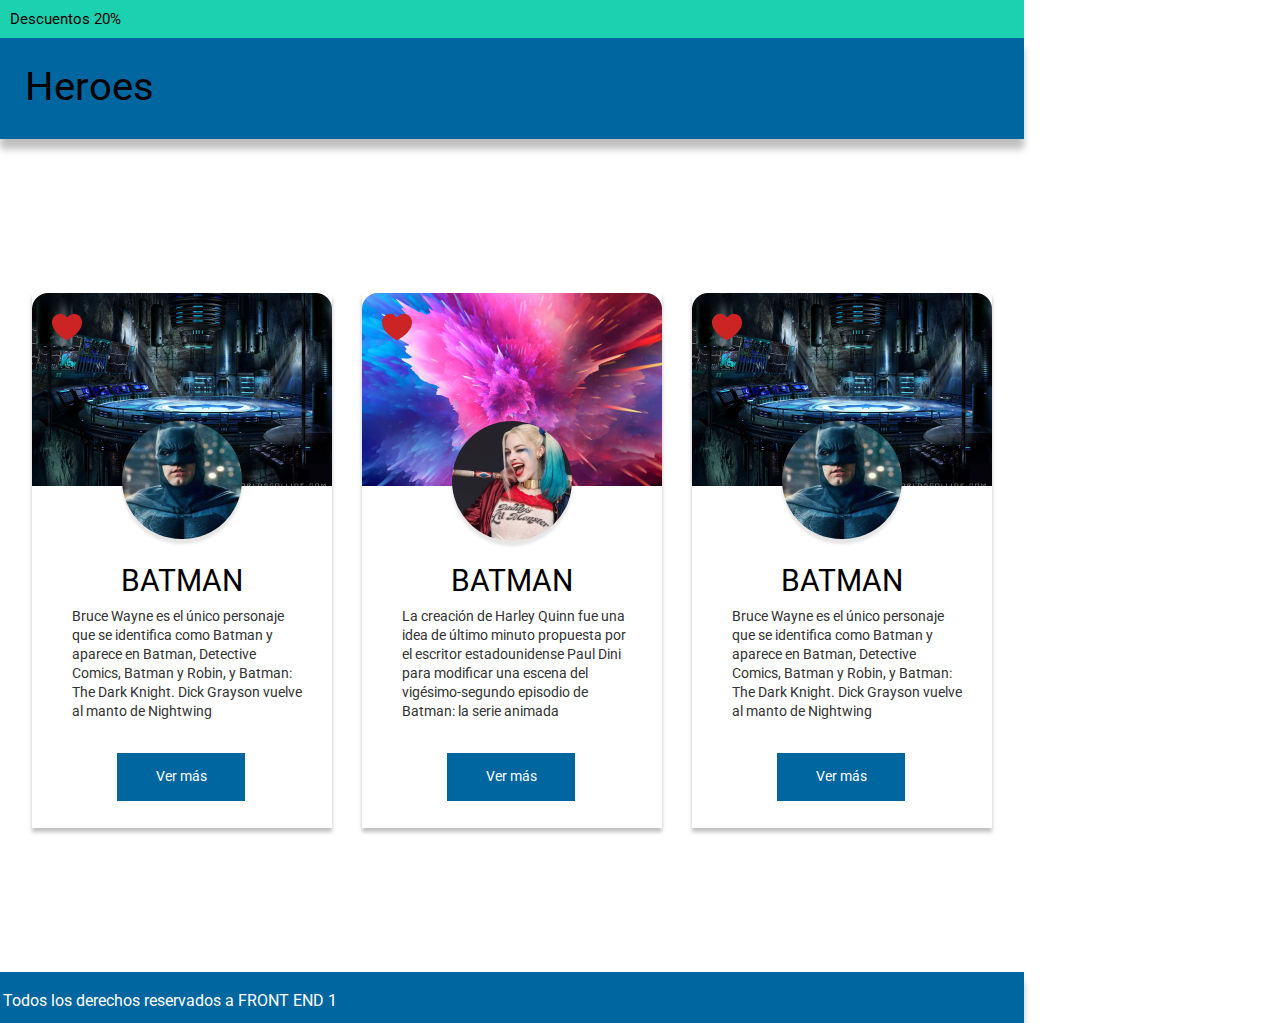
==== Clase 10/index.html @ eae8d339 "Clase 10 - Heroes" ====
<!DOCTYPE html>
<html lang="en">
<head>
    <meta charset="UTF-8">
    <meta http-equiv="X-UA-Compatible" content="IE=edge">
    <meta name="viewport" content="width=device-width, initial-scale=1.0">
    <link href="./css/styles.css" rel="stylesheet">
    <title>Heroes</title>
</head>
<body>
    <header>
        <p>Descuentos 20%</p>
        <h1>Heroes</h1>
    </header>
    <main>
        <section class="batman">
            <div class="fondo"></div>
            <img class ="corazon" src="./img/corazon.png"> 
            <img class ="foto" src="./img/fotoBatman.png"> 
            <h3>Batman</h3>
            <p>Bruce Wayne es el único personaje que se identifica como Batman y aparece en Batman, Detective Comics, Batman y Robin, y Batman: The Dark Knight. Dick Grayson vuelve al manto de Nightwing</p>
            <span>Ver más</span>
        </section>

        <section class="harley">
            <div class="fondoHarley"></div>
            <img class ="corazon" src="./img/corazon.png"> 
            <img class ="foto" src="./img/fotoHarley.png"> 
            <h3>Batman</h3>
            <p>La creación de Harley Quinn fue una idea de último minuto propuesta por el escritor estadounidense Paul Dini para modificar una escena del vigésimo-segundo episodio de Batman: la serie animada</p>
            <span>Ver más</span>
        </section>

        <section class="batman2">
            <div class="fondoBatman2"></div>
            <img class ="corazon" src="./img/corazon.png"> 
            <img class ="foto" src="./img/fotoBatman.png"> 
            <h3>Batman</h3>
            <p>Bruce Wayne es el único personaje que se identifica como Batman y aparece en Batman, Detective Comics, Batman y Robin, y Batman: The Dark Knight. Dick Grayson vuelve al manto de Nightwing</p>
            <span>Ver más</span>
        </section>

    </main>
    <footer>
        <p>Todos los derechos reservados a FRONT END 1</p>
    </footer>
    
</body>
</html>
---- Clase 10/css/styles.css ----
@import url('https://fonts.googleapis.com/css2?family=Roboto&display=swap');

header p{    
  
    /* Dimensiones */     
    position: absolute;
    box-sizing: border-box;
    width: 1024px;
    height: 38px;
    left: 0px;
    top: 0px;
    margin:0;    

    /* Apariencia */
    background-color: #1CD1B0;
    border: solid 10px #1CD1B0; 

    /* Letra */
    font-size: 15px;
    font-family: Roboto, sans-serif;     
}

header h1{

    /* Dimensiones */  
    position: absolute;
    box-sizing: border-box;
    width: 1024px;
    height: 101px;
    left: 0px;
    top: 38px;
    margin:0;     

    /* Apariencia */    
    background-color: #00669F;
    border: solid 25px  #00669F;
    box-shadow: 0px 10px 7px rgba(0, 0, 0, 0.25);

    /* Letra */
    font-size: 40px;
    font-family: Roboto, sans-serif;
    font-weight: normal;
    
}


section p{
    position: absolute;
    width: 267px;
    height: 113px;
    left: 48px;
    top: 604px;
    
    font-family: Roboto;
    font-weight: normal;
    font-size: 16px;
    line-height: 19px;
    
    color: #333333;    
}

.fondoHarley{
    z-index:9;
    position: relative;
    background-color: #213453;
    width: 300px;
    height: 193px;


    background-image: url("../img/harleyFondo.png"); 
    border-radius: 16px 16px 0px 0px;
}

.fondo{
    z-index:9;
    position: relative;
    background-color: #213453;
    width: 300px;
    height: 193px;
    background-image: url("../img/batmanFondo.png"); 
    border-radius: 16px 16px 0px 0px;
}

.fondoBatman2{
    z-index:9;
    position: relative;
    background-color: #213453;
    width: 300px;
    height: 193px;
    background-image: url("../img/batmanFondo.png"); 
    border-radius: 16px 16px 0px 0px;
}

.corazon{
    z-index: 10;
    position: absolute;
    left: 20px;
    top: 20px;
}

.batman{
    position: absolute;
    width: 300px;
    height: 535px;
    left: 32px;
    top: 293px; 
    box-shadow: 0px 4px 4px rgba(0, 0, 0, 0.25); 
}

.harley{
    position: absolute;
    width: 300px;
    height: 535px;
    left: 362px;
    top: 293px; 
    box-shadow: 0px 4px 4px rgba(0, 0, 0, 0.25); 
}

.batman2{
    position: absolute;
    width: 300px;
    height: 535px;
    left: 692px;
    top: 293px; 
    box-shadow: 0px 4px 4px rgba(0, 0, 0, 0.25); 
}

.foto{
    z-index: 9;
    position: absolute;
    left: 90px;
    top: 128px;
    border-radius: 60px 60px 60px 60px;
    box-shadow: 0px 5px 3px rgba(0, 0, 0, 0.1);
}

h3{
    z-index: 8;
    position: absolute;
    font-family: Roboto;
    font-weight: normal;
    font-size: 30px;
    line-height: 35px;
    left: 89px;
    top: 240px;
    text-align: center;   
    text-transform: uppercase;
}

section p{    
    z-index: 8;
    box-sizing: border-box;    
    position: absolute;
    width: 235px;
    height: 113px;
    font-family: Roboto;
    font-weight: normal;
    font-size: 14px;
    line-height: 19px;
    left: 40px;
    top: 300px;
    text-align: left;   
}

section span{
    z-index: 8;
    box-sizing: border-box;    
    position: absolute;
    width: 128px;
    height: 48px;
    font-family: Roboto;
    font-weight: normal;
    font-size: 14px;
    line-height: 19px;
    left: 85px;
    top: 460px;
    text-align: center;    
    background-color: #00669F;
    color:white;
    border: solid 14px #00669F 
}

footer{
    /* Dimensiones */  
    position: absolute;
    box-sizing: border-box;
    width: 1024px;
    height: 51px;
    left: 0px;
    top: 972px;
    margin:0;     

    /* Apariencia */    
    background-color: #00669F;
    border: solid 3px  #00669F;
    box-shadow: 0px 10px 7px rgba(0, 0, 0, 0.25);

    /* Letra */
    font-size: 16px;
    font-family: Roboto, sans-serif;
    font-weight: normal; 
    color:white
}
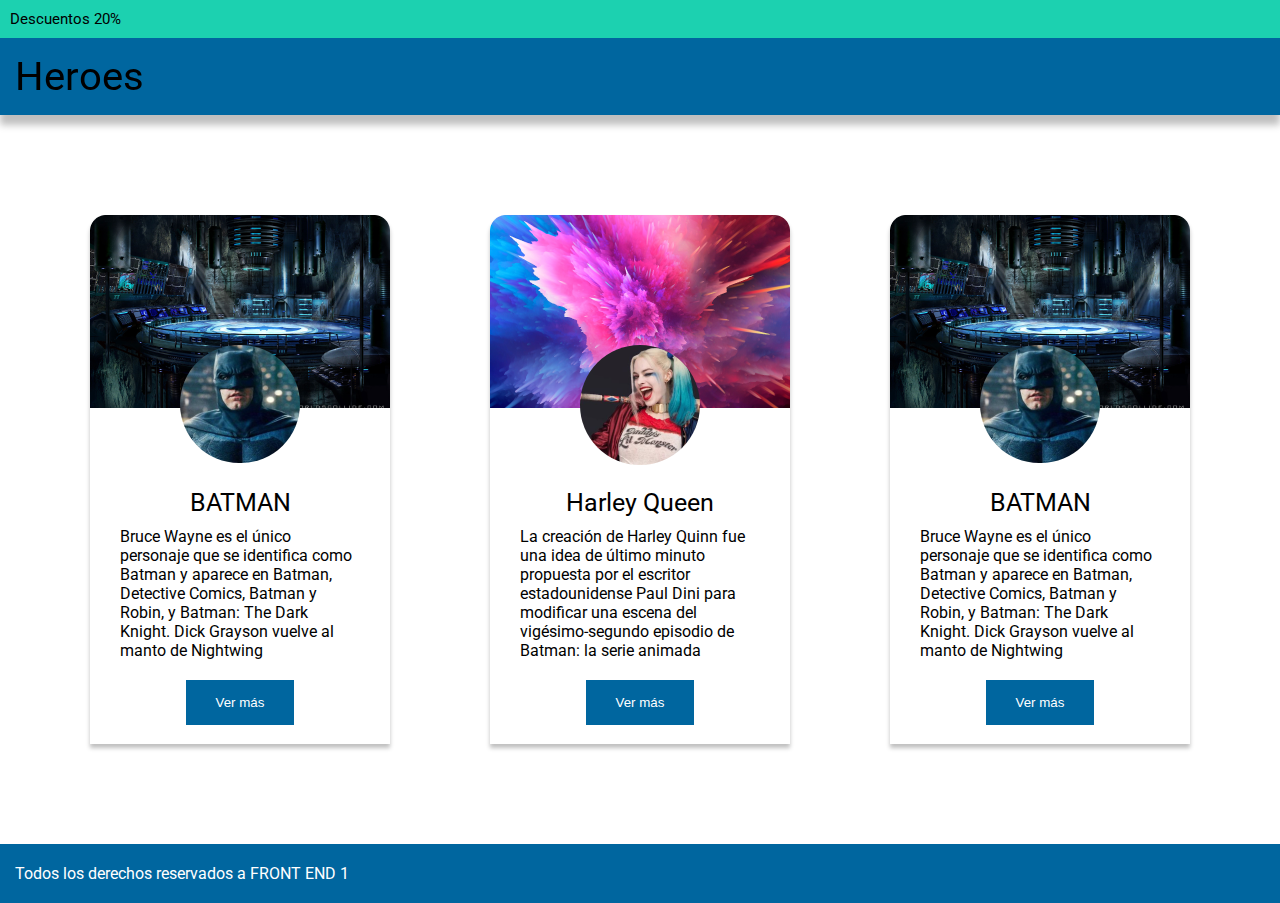
==== commit 451b2783: "Clase 10 - Heroes Mejorado" ====
--- a/Clase 10/index.html
+++ b/Clase 10/index.html
@@ -1,43 +1,47 @@
 <!DOCTYPE html>
-<html lang="en">
+<html lang="es">
 <head>
     <meta charset="UTF-8">
     <meta http-equiv="X-UA-Compatible" content="IE=edge">
     <meta name="viewport" content="width=device-width, initial-scale=1.0">
+    <link rel="stylesheet" href="https://use.fontawesome.com/releases/v5.15.4/css/all.css" integrity="sha384-DyZ88mC6Up2uqS4h/KRgHuoeGwBcD4Ng9SiP4dIRy0EXTlnuz47vAwmeGwVChigm" crossorigin="anonymous">
     <link href="./css/styles.css" rel="stylesheet">
     <title>Heroes</title>
 </head>
 <body>
     <header>
-        <p>Descuentos 20%</p>
-        <h1>Heroes</h1>
+        <p class="descuentos">Descuentos 20%</p>        
     </header>
+    <h1 class="heroes">Heroes</h1>
     <main>
-        <section class="batman">
-            <div class="fondo"></div>
-            <img class ="corazon" src="./img/corazon.png"> 
-            <img class ="foto" src="./img/fotoBatman.png"> 
-            <h3>Batman</h3>
-            <p>Bruce Wayne es el único personaje que se identifica como Batman y aparece en Batman, Detective Comics, Batman y Robin, y Batman: The Dark Knight. Dick Grayson vuelve al manto de Nightwing</p>
-            <span>Ver más</span>
+        <section>
+            <div class="imagenes fondoBatman">
+                <i class="fas fa-heart corazon"></i>
+                <img class ="foto" src="./img/fotoBatman.png"> 
+            </div>            
+            <h3 class="nombre-heroe">BATMAN</h3>
+            <p class="descripcion">Bruce Wayne es el único personaje que se identifica como Batman y aparece en Batman, Detective Comics, Batman y Robin, y Batman: The Dark Knight. Dick Grayson vuelve al manto de Nightwing</p>
+            <button>Ver más</button>
         </section>
 
-        <section class="harley">
-            <div class="fondoHarley"></div>
-            <img class ="corazon" src="./img/corazon.png"> 
-            <img class ="foto" src="./img/fotoHarley.png"> 
-            <h3>Batman</h3>
-            <p>La creación de Harley Quinn fue una idea de último minuto propuesta por el escritor estadounidense Paul Dini para modificar una escena del vigésimo-segundo episodio de Batman: la serie animada</p>
-            <span>Ver más</span>
+        <section>
+            <div class="imagenes fondoHarley">
+                <i class="fas fa-heart corazon"></i>
+                <img class ="foto" src="./img/fotoHarley.png"> 
+            </div>            
+            <h3 class="nombre-heroe">Harley Queen</h3>
+            <p class="descripcion">La creación de Harley Quinn fue una idea de último minuto propuesta por el escritor estadounidense Paul Dini para modificar una escena del vigésimo-segundo episodio de Batman: la serie animada</p>
+            <button>Ver más</button>
         </section>
 
-        <section class="batman2">
-            <div class="fondoBatman2"></div>
-            <img class ="corazon" src="./img/corazon.png"> 
-            <img class ="foto" src="./img/fotoBatman.png"> 
-            <h3>Batman</h3>
-            <p>Bruce Wayne es el único personaje que se identifica como Batman y aparece en Batman, Detective Comics, Batman y Robin, y Batman: The Dark Knight. Dick Grayson vuelve al manto de Nightwing</p>
-            <span>Ver más</span>
+        <section>
+            <div class="imagenes fondoBatman">
+                <i class="fas fa-heart corazon"></i>
+                <img class ="foto" src="./img/fotoBatman.png"> 
+            </div>            
+            <h3 class="nombre-heroe">BATMAN</h3>
+            <p class="descripcion">Bruce Wayne es el único personaje que se identifica como Batman y aparece en Batman, Detective Comics, Batman y Robin, y Batman: The Dark Knight. Dick Grayson vuelve al manto de Nightwing</p>
+            <button>Ver más</button>
         </section>
 
     </main>
--- a/Clase 10/css/styles.css
+++ b/Clase 10/css/styles.css
@@ -1,205 +1,107 @@
 
-
+/* Fuente Roboto de Google Fonts */
 @import url('https://fonts.googleapis.com/css2?family=Roboto&display=swap');
 
-header p{    
-  
-    /* Dimensiones */     
-    position: absolute;
-    box-sizing: border-box;
-    width: 1024px;
-    height: 38px;
-    left: 0px;
-    top: 0px;
-    margin:0;    
+*{
+    margin:0
+}
+.descuentos{
+    background-color:#1CD1B0;
+    font-family: Roboto, sans-serif;
+    font-size: 15px;
+    padding:10px
 
-    /* Apariencia */
-    background-color: #1CD1B0;
-    border: solid 10px #1CD1B0; 
-
-    /* Letra */
-    font-size: 15px;
-    font-family: Roboto, sans-serif;     
 }
 
-header h1{
+.heroes{
+    background-color:#00669F;
+    font-family: Roboto, sans-serif;
+    font-size: 40px;
+    font-weight: 400;
+    padding: 15px;
+    box-shadow: 0px 10px 7px rgba(0, 0, 0, 0.25);
+    position:sticky;
+    top:0px;
+    z-index:1;
+}
 
-    /* Dimensiones */  
-    position: absolute;
-    box-sizing: border-box;
-    width: 1024px;
-    height: 101px;
-    left: 0px;
-    top: 38px;
-    margin:0;     
+main{
+    display: flex;
+    justify-content: space-evenly;
+    flex-wrap:wrap;
+}
 
-    /* Apariencia */    
-    background-color: #00669F;
-    border: solid 25px  #00669F;
-    box-shadow: 0px 10px 7px rgba(0, 0, 0, 0.25);
-
-    /* Letra */
-    font-size: 40px;
+section{
+    border-radius: 16px 16px 0px 0px;
+    width: 300px;
+    height: 529px;
+    margin: 100px 10px ;
     font-family: Roboto, sans-serif;
-    font-weight: normal;
+    text-align:center;
+    box-shadow: 0px 4px 4px rgba(0, 0, 0, 0.25);
     
 }
 
+.imagenes{
+    position:relative;
+    text-align:center;  
+    display:flex;
+    justify-content:center;  
+    width: 300px;
+    height: 193px;
+    
+}
 
-section p{
-    position: absolute;
-    width: 267px;
-    height: 113px;
-    left: 48px;
-    top: 604px;
-    
-    font-family: Roboto;
-    font-weight: normal;
-    font-size: 16px;
-    line-height: 19px;
-    
-    color: #333333;    
+.fondoBatman{
+    background-image: url("../img/batmanFondo.png");
 }
 
 .fondoHarley{
-    z-index:9;
-    position: relative;
-    background-color: #213453;
-    width: 300px;
-    height: 193px;
-
-
-    background-image: url("../img/harleyFondo.png"); 
-    border-radius: 16px 16px 0px 0px;
-}
-
-.fondo{
-    z-index:9;
-    position: relative;
-    background-color: #213453;
-    width: 300px;
-    height: 193px;
-    background-image: url("../img/batmanFondo.png"); 
-    border-radius: 16px 16px 0px 0px;
-}
-
-.fondoBatman2{
-    z-index:9;
-    position: relative;
-    background-color: #213453;
-    width: 300px;
-    height: 193px;
-    background-image: url("../img/batmanFondo.png"); 
-    border-radius: 16px 16px 0px 0px;
+    background-image: url("../img/harleyFondo.png");
 }
 
 .corazon{
-    z-index: 10;
-    position: absolute;
-    left: 20px;
-    top: 20px;
+    position:absolute;
+    top:20px;
+    left:20px;
+    color:#CC2424;
+    font-size: 25px;  
 }
 
-.batman{
-    position: absolute;
-    width: 300px;
-    height: 535px;
-    left: 32px;
-    top: 293px; 
-    box-shadow: 0px 4px 4px rgba(0, 0, 0, 0.25); 
+.nombre-heroe{    
+    font-size:25px;
+    text-align:center;
+    font-weight: 400;
+    margin-top:80px;
 }
 
-.harley{
-    position: absolute;
-    width: 300px;
-    height: 535px;
-    left: 362px;
-    top: 293px; 
-    box-shadow: 0px 4px 4px rgba(0, 0, 0, 0.25); 
+.descripcion{    
+    font-size:16px;
+    text-align: left; 
+    padding: 10px 30px;       
 }
 
-.batman2{
-    position: absolute;
-    width: 300px;
-    height: 535px;
-    left: 692px;
-    top: 293px; 
-    box-shadow: 0px 4px 4px rgba(0, 0, 0, 0.25); 
+.foto{    
+    border-radius: 60px 60px 60px 60px;
+    position:absolute;
+    top:130px;
+
 }
 
-.foto{
-    z-index: 9;
-    position: absolute;
-    left: 90px;
-    top: 128px;
-    border-radius: 60px 60px 60px 60px;
-    box-shadow: 0px 5px 3px rgba(0, 0, 0, 0.1);
-}
-
-h3{
-    z-index: 8;
-    position: absolute;
-    font-family: Roboto;
-    font-weight: normal;
-    font-size: 30px;
-    line-height: 35px;
-    left: 89px;
-    top: 240px;
-    text-align: center;   
-    text-transform: uppercase;
-}
-
-section p{    
-    z-index: 8;
-    box-sizing: border-box;    
-    position: absolute;
-    width: 235px;
-    height: 113px;
-    font-family: Roboto;
-    font-weight: normal;
-    font-size: 14px;
-    line-height: 19px;
-    left: 40px;
-    top: 300px;
-    text-align: left;   
-}
-
-section span{
-    z-index: 8;
-    box-sizing: border-box;    
-    position: absolute;
-    width: 128px;
-    height: 48px;
-    font-family: Roboto;
-    font-weight: normal;
-    font-size: 14px;
-    line-height: 19px;
-    left: 85px;
-    top: 460px;
-    text-align: center;    
+button{
+    text-align:center;
     background-color: #00669F;
-    color:white;
-    border: solid 14px #00669F 
+    color:#FFFFFF;
+    border:none;
+    padding:15px 30px;
+    margin-top:10px;
 }
 
 footer{
-    /* Dimensiones */  
-    position: absolute;
-    box-sizing: border-box;
-    width: 1024px;
-    height: 51px;
-    left: 0px;
-    top: 972px;
-    margin:0;     
-
-    /* Apariencia */    
-    background-color: #00669F;
-    border: solid 3px  #00669F;
-    box-shadow: 0px 10px 7px rgba(0, 0, 0, 0.25);
-
-    /* Letra */
-    font-size: 16px;
+    background-color:#00669F;
     font-family: Roboto, sans-serif;
-    font-weight: normal; 
-    color:white
-}+    font-weight: 400;
+    font-size:16px;
+    padding:20px 15px;
+    color:#FFFFFF;
+}
